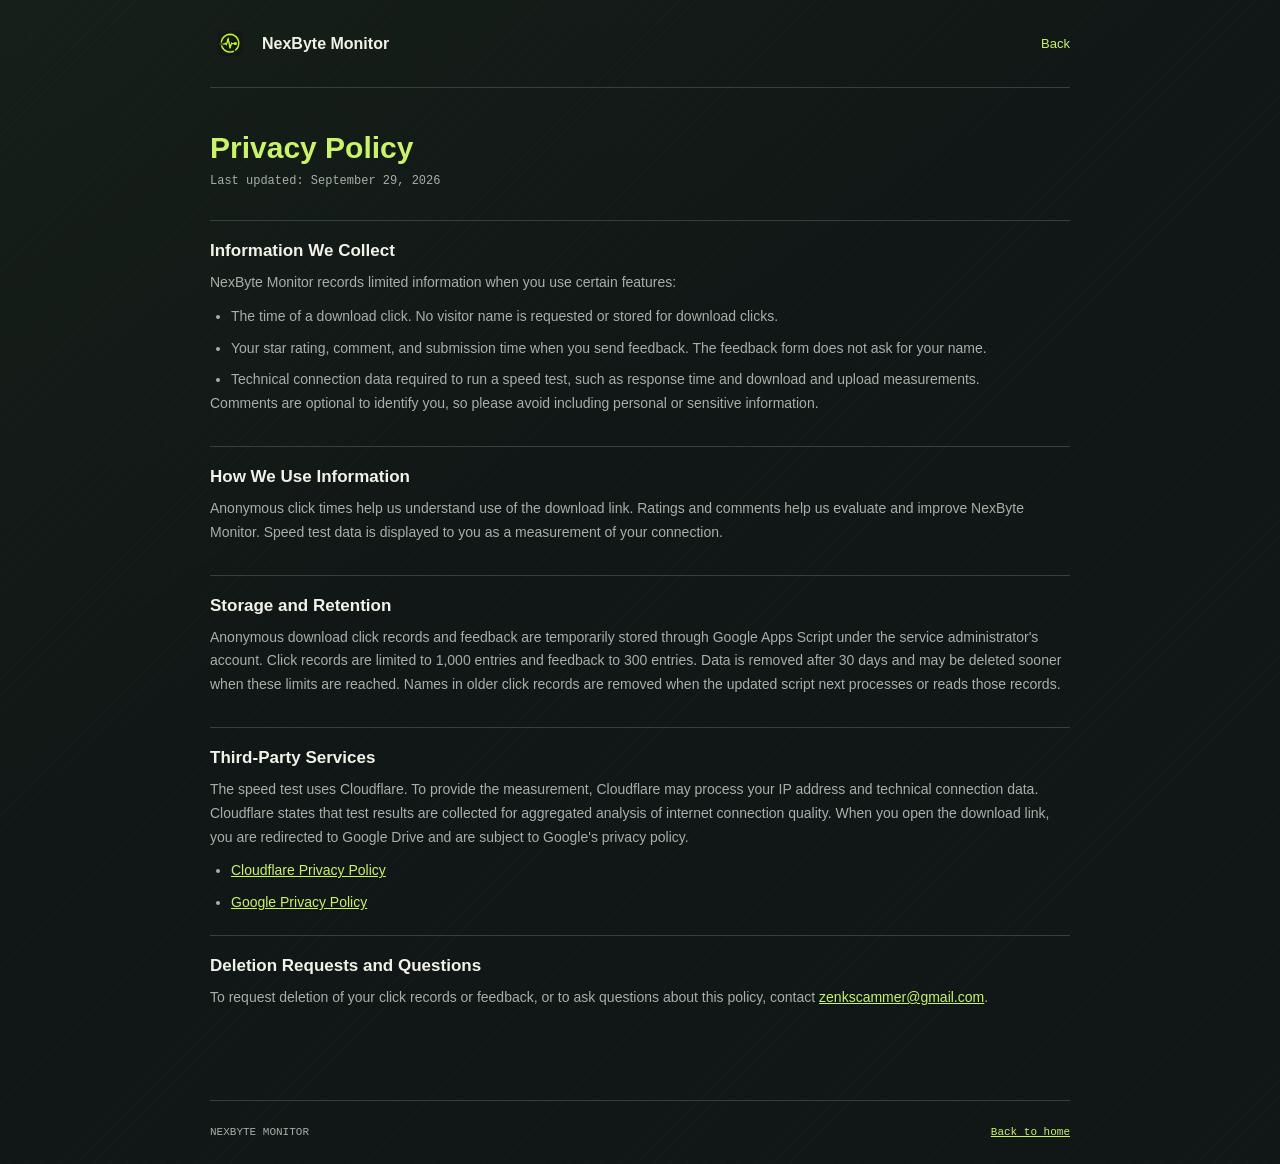
==== privacy.html @ 5e941155 "new" ====
<!doctype html>
<html lang="en">
  <head>
    <meta charset="UTF-8" />
    <meta name="viewport" content="width=device-width, initial-scale=1.0" />
    <meta name="theme-color" content="#101716" />
    <meta name="description" content="NexByte Monitor privacy policy." />
    <title>Privacy Policy | NexByte Monitor</title>
    <style>
      :root {
        color-scheme: dark;
        --ink: #f3f2e9;
        --muted: #a6b0a8;
        --base: #101716;
        --line: #34423d;
        --lime: #c9f36a;
      }

      * { box-sizing: border-box; }

      body {
        min-height: 100vh;
        margin: 0;
        background-color: var(--base);
        background-image: linear-gradient(145deg, rgba(201, 243, 106, .035), transparent 42%), repeating-linear-gradient(135deg, rgba(255, 255, 255, .012) 0 1px, transparent 1px 12px);
        color: var(--ink);
        font-family: "Segoe UI", "Trebuchet MS", sans-serif;
      }

      .page { width: min(100% - 40px, 860px); margin: 0 auto; }
      header { min-height: 88px; display: flex; align-items: center; justify-content: space-between; border-bottom: 1px solid var(--line); }
      .brand { display: flex; align-items: center; gap: 12px; color: var(--ink); font-weight: 700; text-decoration: none; }
      .brand img { display: block; width: 40px; height: 40px; object-fit: contain; }
      .back-link, a { color: var(--lime); }
      .back-link { font-size: 13px; text-decoration: none; }
      .back-link:hover { text-decoration: underline; }
      main { padding: 42px 0 60px; }
      h1 { margin: 0 0 8px; color: var(--lime); font-size: 30px; line-height: 1.2; }
      .updated { margin: 0 0 32px; color: var(--muted); font: 12px Consolas, monospace; }
      section { padding: 20px 0; border-top: 1px solid var(--line); }
      h2 { margin: 0 0 10px; font-size: 17px; }
      p, li { color: var(--muted); font-size: 14px; line-height: 1.7; }
      p { margin: 0 0 10px; }
      ul { display: grid; gap: 8px; padding-left: 21px; margin: 10px 0 0; }
      footer { min-height: 64px; display: flex; align-items: center; justify-content: space-between; gap: 12px; border-top: 1px solid var(--line); color: var(--muted); font: 11px Consolas, monospace; }

      @media (max-width: 600px) {
        .page { width: min(100% - 32px, 520px); }
        header { min-height: 72px; }
        .brand { gap: 9px; font-size: 14px; }
        .brand img { width: 36px; height: 36px; }
        main { padding: 30px 0 44px; }
        h1 { font-size: 25px; }
        p, li { font-size: 13px; }
        footer { flex-wrap: wrap; padding: 14px 0; }
      }
    </style>
  </head>
  <body>
    <div class="page">
      <header>
        <a class="brand" href="index.html">
          <img src="1ace2b28-f7fc-4e73-abe7-52dc9e09163b__1_-removebg-preview%20%281%29.webp" alt="" />
          NexByte Monitor
        </a>
        <a class="back-link" href="index.html">Back</a>
      </header>

      <main>
        <h1>Privacy Policy</h1>
        <p class="updated">Last updated: September 29, 2026</p>

        <section>
          <h2>Information We Collect</h2>
          <p>NexByte Monitor records limited information when you use certain features:</p>
          <ul>
            <li>The time of a download click. No visitor name is requested or stored for download clicks.</li>
            <li>Your star rating, comment, and submission time when you send feedback. The feedback form does not ask for your name.</li>
            <li>Technical connection data required to run a speed test, such as response time and download and upload measurements.</li>
          </ul>
          <p>Comments are optional to identify you, so please avoid including personal or sensitive information.</p>
        </section>

        <section>
          <h2>How We Use Information</h2>
          <p>Anonymous click times help us understand use of the download link. Ratings and comments help us evaluate and improve NexByte Monitor. Speed test data is displayed to you as a measurement of your connection.</p>
        </section>

        <section>
          <h2>Storage and Retention</h2>
          <p>Anonymous download click records and feedback are temporarily stored through Google Apps Script under the service administrator's account. Click records are limited to 1,000 entries and feedback to 300 entries. Data is removed after 30 days and may be deleted sooner when these limits are reached. Names in older click records are removed when the updated script next processes or reads those records.</p>
        </section>

        <section>
          <h2>Third-Party Services</h2>
          <p>The speed test uses Cloudflare. To provide the measurement, Cloudflare may process your IP address and technical connection data. Cloudflare states that test results are collected for aggregated analysis of internet connection quality. When you open the download link, you are redirected to Google Drive and are subject to Google's privacy policy.</p>
          <ul>
            <li><a href="https://www.cloudflare.com/privacypolicy/" target="_blank" rel="noopener noreferrer">Cloudflare Privacy Policy</a></li>
            <li><a href="https://policies.google.com/privacy" target="_blank" rel="noopener noreferrer">Google Privacy Policy</a></li>
          </ul>
        </section>

        <section>
          <h2>Deletion Requests and Questions</h2>
          <p>To request deletion of your click records or feedback, or to ask questions about this policy, contact <a href="mailto:zenkscammer@gmail.com">zenkscammer@gmail.com</a>.</p>
        </section>
      </main>

      <footer>
        <span>NEXBYTE MONITOR</span>
        <a href="index.html">Back to home</a>
      </footer>
    </div>
  </body>
</html>
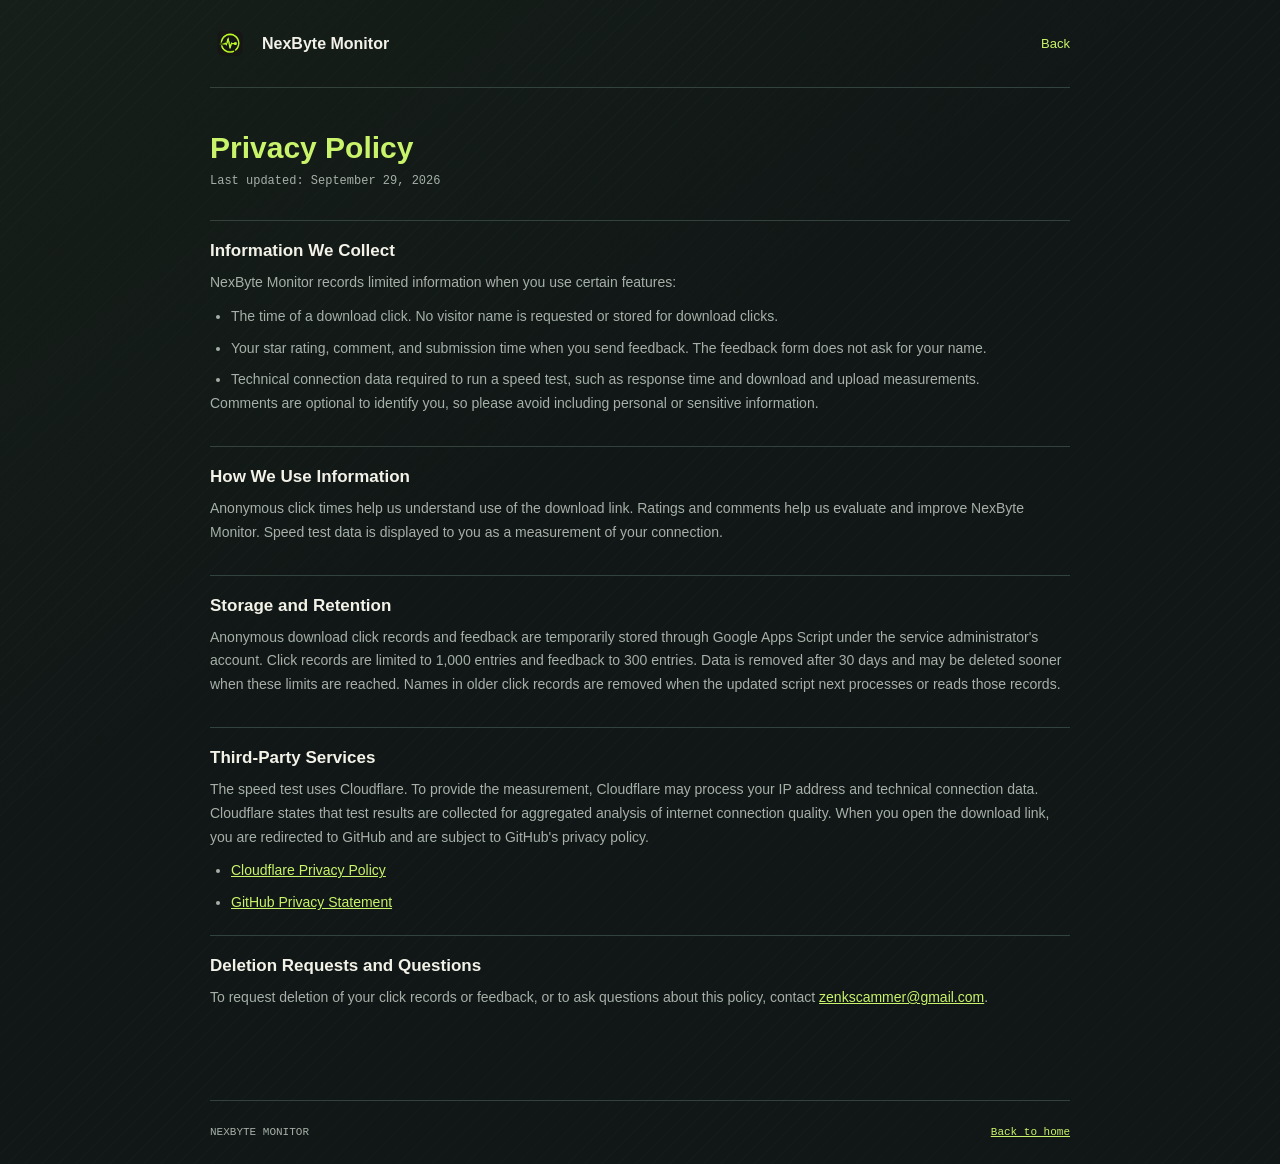
==== commit c91a3fcd: "new" ====
--- a/privacy.html
+++ b/privacy.html
@@ -6,55 +6,7 @@
     <meta name="theme-color" content="#101716" />
     <meta name="description" content="NexByte Monitor privacy policy." />
     <title>Privacy Policy | NexByte Monitor</title>
-    <style>
-      :root {
-        color-scheme: dark;
-        --ink: #f3f2e9;
-        --muted: #a6b0a8;
-        --base: #101716;
-        --line: #34423d;
-        --lime: #c9f36a;
-      }
-
-      * { box-sizing: border-box; }
-
-      body {
-        min-height: 100vh;
-        margin: 0;
-        background-color: var(--base);
-        background-image: linear-gradient(145deg, rgba(201, 243, 106, .035), transparent 42%), repeating-linear-gradient(135deg, rgba(255, 255, 255, .012) 0 1px, transparent 1px 12px);
-        color: var(--ink);
-        font-family: "Segoe UI", "Trebuchet MS", sans-serif;
-      }
-
-      .page { width: min(100% - 40px, 860px); margin: 0 auto; }
-      header { min-height: 88px; display: flex; align-items: center; justify-content: space-between; border-bottom: 1px solid var(--line); }
-      .brand { display: flex; align-items: center; gap: 12px; color: var(--ink); font-weight: 700; text-decoration: none; }
-      .brand img { display: block; width: 40px; height: 40px; object-fit: contain; }
-      .back-link, a { color: var(--lime); }
-      .back-link { font-size: 13px; text-decoration: none; }
-      .back-link:hover { text-decoration: underline; }
-      main { padding: 42px 0 60px; }
-      h1 { margin: 0 0 8px; color: var(--lime); font-size: 30px; line-height: 1.2; }
-      .updated { margin: 0 0 32px; color: var(--muted); font: 12px Consolas, monospace; }
-      section { padding: 20px 0; border-top: 1px solid var(--line); }
-      h2 { margin: 0 0 10px; font-size: 17px; }
-      p, li { color: var(--muted); font-size: 14px; line-height: 1.7; }
-      p { margin: 0 0 10px; }
-      ul { display: grid; gap: 8px; padding-left: 21px; margin: 10px 0 0; }
-      footer { min-height: 64px; display: flex; align-items: center; justify-content: space-between; gap: 12px; border-top: 1px solid var(--line); color: var(--muted); font: 11px Consolas, monospace; }
-
-      @media (max-width: 600px) {
-        .page { width: min(100% - 32px, 520px); }
-        header { min-height: 72px; }
-        .brand { gap: 9px; font-size: 14px; }
-        .brand img { width: 36px; height: 36px; }
-        main { padding: 30px 0 44px; }
-        h1 { font-size: 25px; }
-        p, li { font-size: 13px; }
-        footer { flex-wrap: wrap; padding: 14px 0; }
-      }
-    </style>
+    <link rel="stylesheet" href="privacy.min.css" />
   </head>
   <body>
     <div class="page">
@@ -93,10 +45,10 @@
 
         <section>
           <h2>Third-Party Services</h2>
-          <p>The speed test uses Cloudflare. To provide the measurement, Cloudflare may process your IP address and technical connection data. Cloudflare states that test results are collected for aggregated analysis of internet connection quality. When you open the download link, you are redirected to Google Drive and are subject to Google's privacy policy.</p>
+          <p>The speed test uses Cloudflare. To provide the measurement, Cloudflare may process your IP address and technical connection data. Cloudflare states that test results are collected for aggregated analysis of internet connection quality. When you open the download link, you are redirected to GitHub and are subject to GitHub's privacy policy.</p>
           <ul>
             <li><a href="https://www.cloudflare.com/privacypolicy/" target="_blank" rel="noopener noreferrer">Cloudflare Privacy Policy</a></li>
-            <li><a href="https://policies.google.com/privacy" target="_blank" rel="noopener noreferrer">Google Privacy Policy</a></li>
+            <li><a href="https://docs.github.com/en/site-policy/privacy-policies/github-privacy-statement" target="_blank" rel="noopener noreferrer">GitHub Privacy Statement</a></li>
           </ul>
         </section>
 
--- a/privacy.min.css
+++ b/privacy.min.css
@@ -0,0 +1 @@
+:root{color-scheme:dark;--ink:#f3f2e9;--muted:#a6b0a8;--base:#101716;--line:#34423d;--lime:#c9f36a}*{box-sizing:border-box}body{min-height:100vh;margin:0;background-color:var(--base);background-image:linear-gradient(145deg,rgba(201,243,106,.035),transparent 42%),repeating-linear-gradient(135deg,rgba(255,255,255,.012) 0 1px,transparent 1px 12px);color:var(--ink);font-family:"Segoe UI","Trebuchet MS",sans-serif}.page{width:min(100% - 40px,860px);margin:0 auto}header{min-height:88px;display:flex;align-items:center;justify-content:space-between;border-bottom:1px solid var(--line)}.brand{display:flex;align-items:center;gap:12px;color:var(--ink);font-weight:700;text-decoration:none}.brand img{display:block;width:40px;height:40px;object-fit:contain}.back-link,a{color:var(--lime)}.back-link{font-size:13px;text-decoration:none}.back-link:hover{text-decoration:underline}main{padding:42px 0 60px}h1{margin:0 0 8px;color:var(--lime);font-size:30px;line-height:1.2}.updated{margin:0 0 32px;color:var(--muted);font:12px Consolas,monospace}section{padding:20px 0;border-top:1px solid var(--line)}h2{margin:0 0 10px;font-size:17px}li,p{color:var(--muted);font-size:14px;line-height:1.7}p{margin:0 0 10px}ul{display:grid;gap:8px;padding-left:21px;margin:10px 0 0}footer{min-height:64px;display:flex;align-items:center;justify-content:space-between;gap:12px;border-top:1px solid var(--line);color:var(--muted);font:11px Consolas,monospace}@media (max-width:600px){.page{width:min(100% - 32px,520px)}header{min-height:72px}.brand{gap:9px;font-size:14px}.brand img{width:36px;height:36px}main{padding:30px 0 44px}h1{font-size:25px}li,p{font-size:13px}footer{flex-wrap:wrap;padding:14px 0}}
